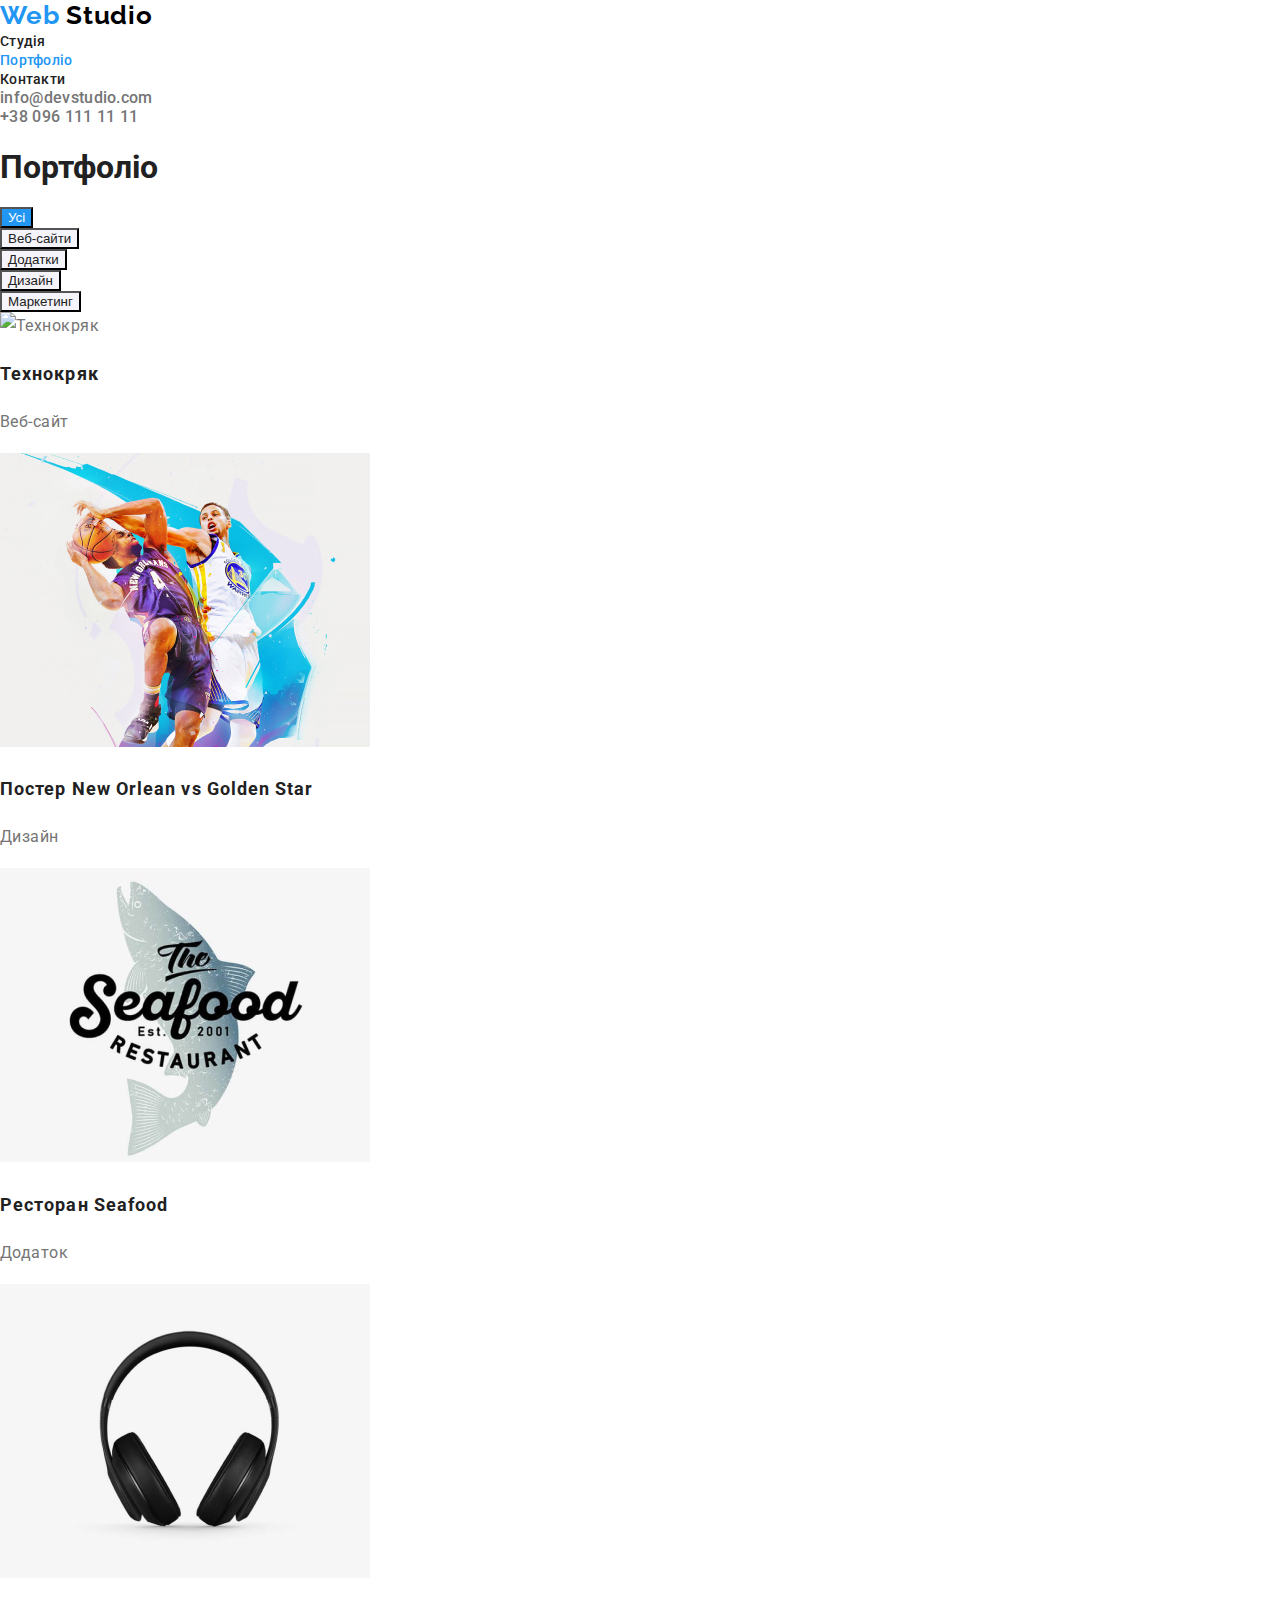
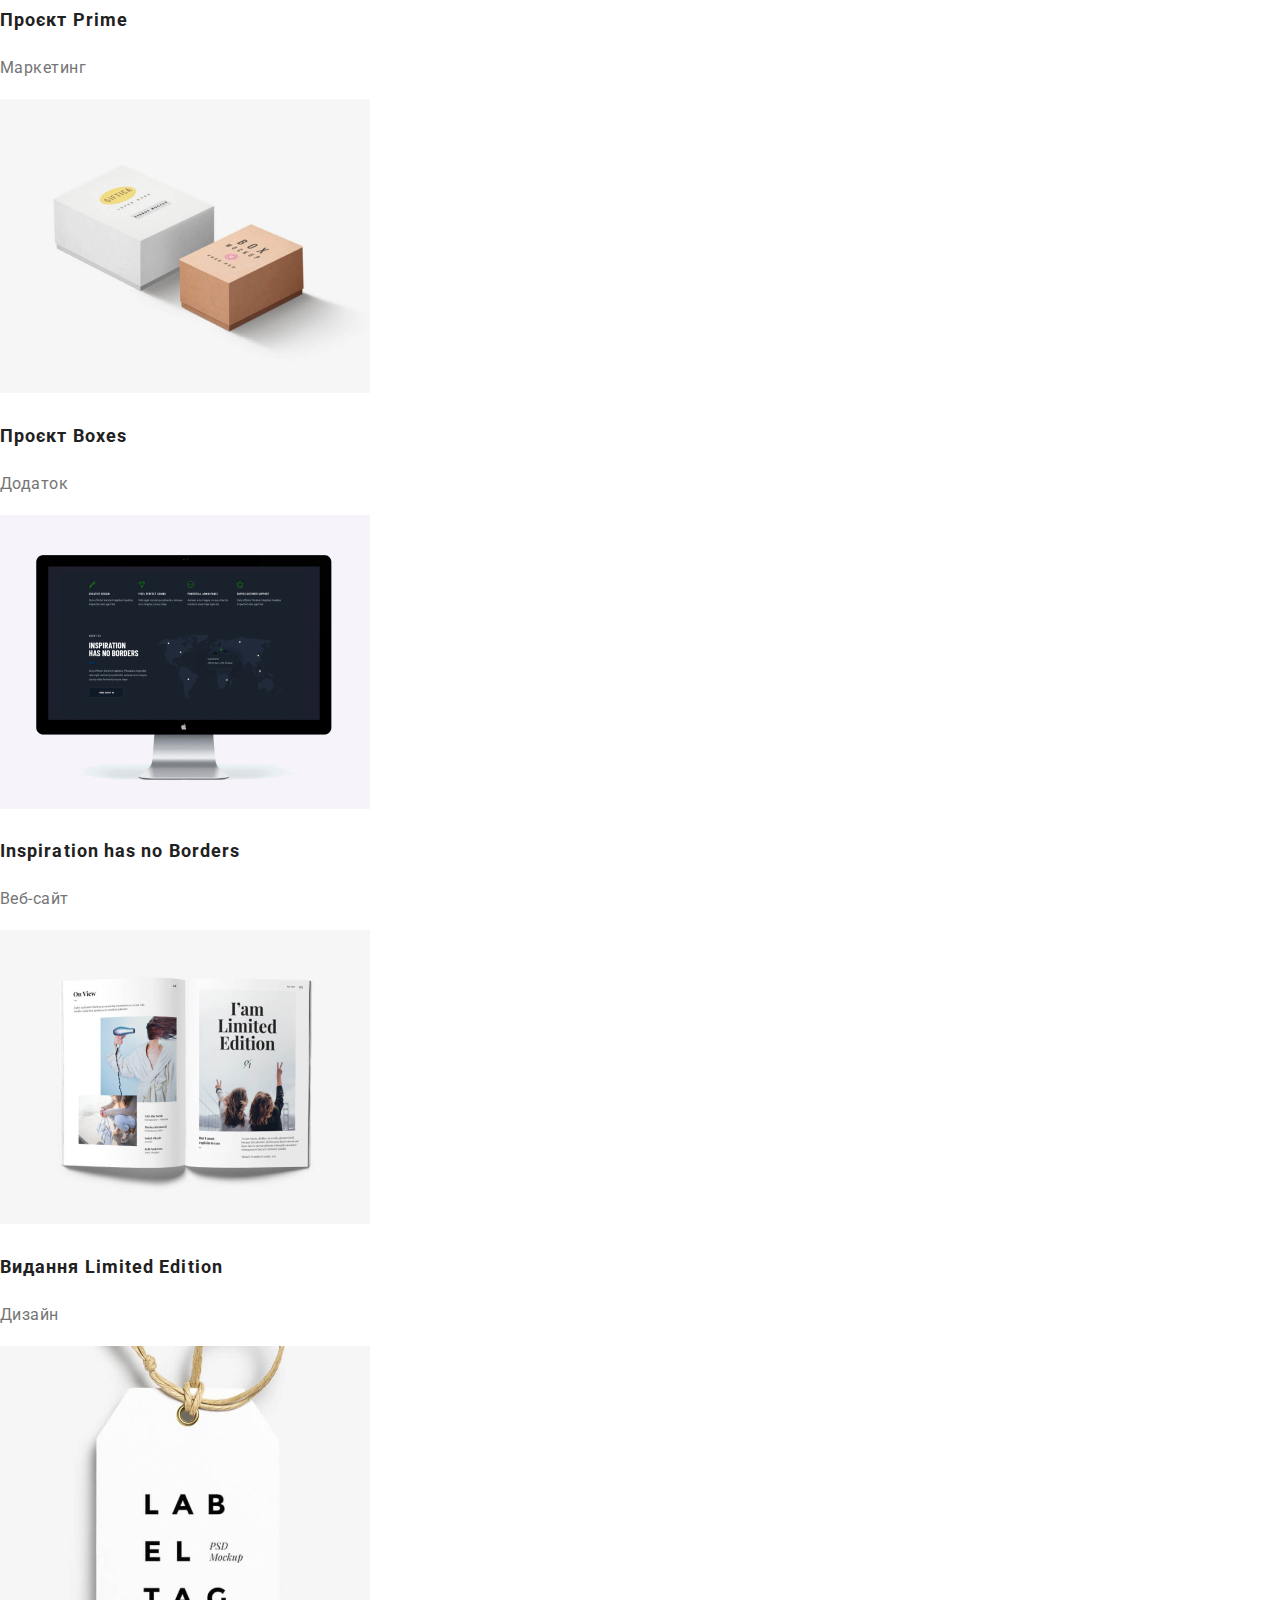
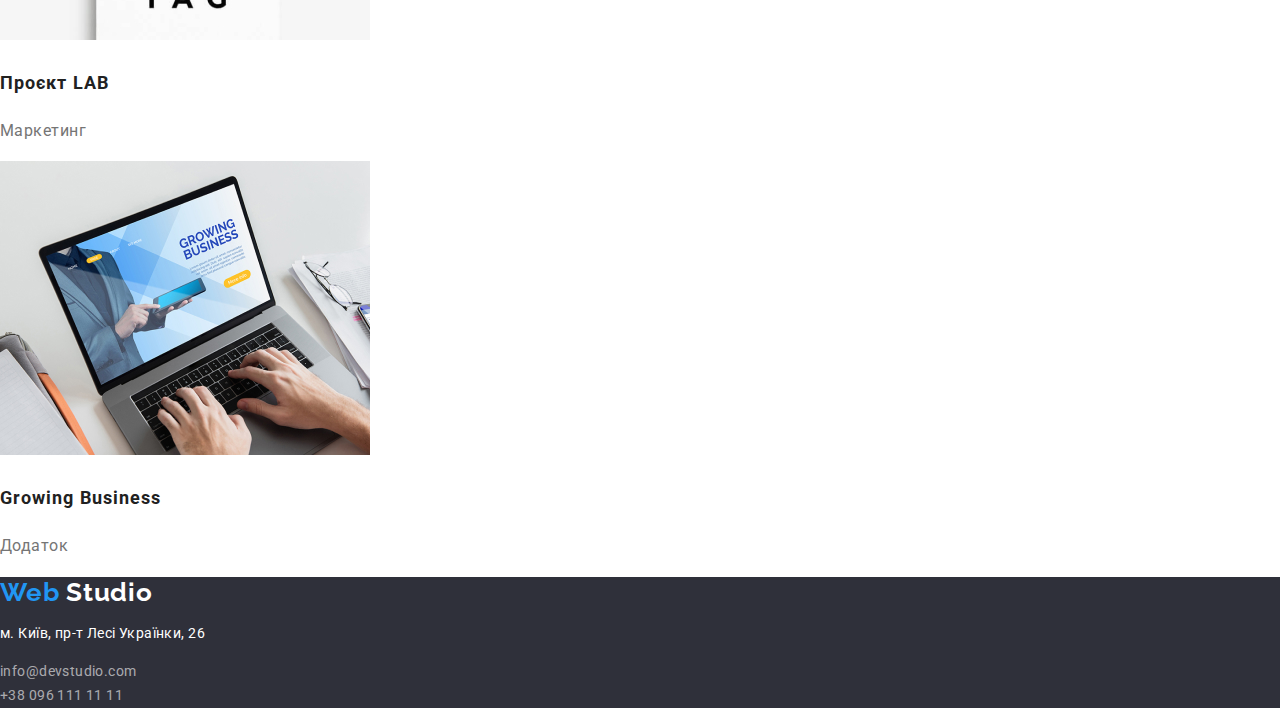
==== portfolio.html @ 6c17a696 "створює новий репозиторій" ====
<!DOCTYPE html>
<html lang="ua">
<head>
    <meta charset="UTF-8">
    <meta http-equiv="X-UA-Compatible" content="IE=edge">
    <meta name="viewport" content="width=device-width, initial-scale=1.0">
    <title>Портфоліо</title>
    <link rel="stylesheet" href="https://cdnjs.cloudflare.com/ajax/libs/modern-normalize/1.1.0/modern-normalize.min.css"
        integrity="sha512-wpPYUAdjBVSE4KJnH1VR1HeZfpl1ub8YT/NKx4PuQ5NmX2tKuGu6U/JRp5y+Y8XG2tV+wKQpNHVUX03MfMFn9Q=="
        crossorigin="anonymous" referrerpolicy="no-referrer" />

    <link rel="preconnect" href="https://fonts.googleapis.com">
    <link rel="preconnect" href="https://fonts.gstatic.com" crossorigin>
    <link href="https://fonts.googleapis.com/css2?family=Raleway:wght@700&family=Roboto:wght@400;500;700;900&display=swap"
        rel="stylesheet">
    <link rel="stylesheet" href="./css/styles.css">

</head>
<body>

    <!--  Шапка-->
    <header class="header">
        <nav>
            <a href="./index.html" class="logo">Web <span>Studio</span>
            </a>
    
            <ul class="site-nav">
                <li><a href="./index.html" class="link">Студія</a></li>
                <li><a href="" class="link current">Портфоліо</a></li>
                <li><a href="" class="link">Контакти</a></li>
            </ul>
        </nav>
    
        <ul class="auth-nav">
            <li><a href="mailto:info@devstudio.com" class="header-link">info@devstudio.com</a></li>
            <li><a href="tel:+80961111111" class="header-link">+38 096 111 11 11</a></li>
        </ul>
    </header>

    <!-- Унікальна інформація -->
    <main>

        <!-- Фільтр -->
        <section>
            <h1>Портфоліо</h1>
            <ul>
                <li> <button type="button" class="portfolio-btn primary-btn">Усі</button></li>
                <li> <button type="button" class="portfolio-btn">Веб-сайти</button></li>
                <li> <button type="button" class="portfolio-btn">Додатки</button></li>
                <li> <button type="button" class="portfolio-btn">Дизайн</button></li>
                <li> <button type="button" class="portfolio-btn">Маркетинг</button></li>
            </ul>

            <!-- Портфоліо -->
            <ul class="portfolio">
                <li>
                    <img src="./images/вебсайт.jpg" alt="Технокряк" width="370" height="294">
                    <h2 class="portfolio-title">Технокряк</h2>
                    <p class="portfolio-text">Веб-сайт</p>
                </li>
                <li>
                    <img src="./images/Постер New Orlean vs Golden Star.jpg" alt="Постер New Orlean vs Golden Star" width="370" height="294">
                    <h2 class="portfolio-title">Постер New Orlean vs Golden Star</h2>
                    <p class="portfolio-text">Дизайн</p>
                </li>
                <li>
                    <img src="./images/ресторан.jpg" alt="Ресторан Seafood" width="370" height="294">
                    <h2 class="portfolio-title">Ресторан Seafood</h2>
                    <p class="portfolio-text">Додаток</p>
                </li>
                <li>
                    <img src="./images/проєкт.jpg" alt="Проєкт Prime" width="370" height="294">
                    <h2 class="portfolio-title">Проєкт Prime</h2>
                    <p class="portfolio-text">Маркетинг</p>
                </li>
                <li>
                    <img src="./images/проєкт Boxes.jpg" alt="Проєкт Boxes" width="370" height="294">
                    <h2 class="portfolio-title">Проєкт Boxes</h2>
                    <p class="portfolio-text">Додаток</p>
                </li>
                <li>
                    <img src="./images/Inspiration has no Borders.jpg" alt="Inspiration has no Borders" width="370" height="294">
                    <h2 class="portfolio-title">Inspiration has no Borders</h2>
                    <p class="portfolio-text">Веб-сайт</p>
                </li>
                <li>
                    <img src="./images/Видання Limited Edition.jpg" alt="Видання Limited Edition" width="370" height="294">
                    <h2 class="portfolio-title">Видання Limited Edition</h2>
                    <p class="portfolio-text">Дизайн</p>
                </li>
                <li>
                    <img src="./images/Проєкт LAB.jpg" alt="Проєкт LAB" width="370" height="294">
                    <h2 class="portfolio-title">Проєкт LAB</h2>
                    <p class="portfolio-text">Маркетинг</p>
                </li>
                <li>
                    <img src="./images/Growing Business.jpg" alt="Growing Business" width="370" height="294">
                    <h2 class="portfolio-title">Growing Business</h2>
                    <p class="portfolio-text">Додаток</p>
                </li>
            </ul>
        </section>
    </main>



    <!-- Підвал -->
    <footer class="footer">
       <address>
        <a href="./index.html" class="logo">Web <span>Studio</span>
        </a>
        <p class="footer-address">м. Київ, пр-т Лесі Українки, 26</p>
        <a href="mailto:info@devstudio.com" class="footer-mail">info@devstudio.com</a><br>
        <a href="tel:+80961111111" class="footer-tel">+38 096 111 11 11</a>
       </address>
    </footer>
    
</body>
</html>
---- css/styles.css ----
/* 
   колір основного тексту #212121
   другорядний колір тесту #757575
   білий колір #FFFFFF
   колір акценту #2196F3
   колір посилання футер rgba(255, 255, 255, 0.6);

   основний фон #FFFFFF
   фон героя і футера #2F303A
    
*/

:root {
    --primary-text-color: #212121;
    --secondary-text-color: #757575;
    --white-color: #FFFFFF;
    --footer-link-color: rgba(255, 255, 255, 0.6);
    --accent-color: #2196F3;
    --logo-studio-color: #000000;
    
    --background-hero: rgba(47, 48, 58, 1);
    --background-filter-btn: #F5F4FA;
    --background-secondary-section: #F5F4FA;
 
}

body {
    margin: 0;
    color: var(--primary-text-color);
    background-color: var(--white-color);

    font-family: Roboto, sans-serif;
}

a {
    text-decoration: none;
}

ul {
    padding: 0;
    margin: 0;
    list-style: none;
}


/* logo footer, header*/
.logo {
    color: var(--accent-color);

    font-family: Raleway;
    font-style: 400;
    font-weight: 700;
    font-size: 26px;
    line-height: 1.2;
    letter-spacing: 0.03em;
}

.header span{
    color: var(--logo-studio-color);
}

.footer span{
    color: var(--white-color);
}

/* Навігація хедер */
.site-nav .link{
    color: var(--primary-text-color);

    font-family: Roboto;
    font-style: 400;
    font-weight: 500;
    font-size: 14px;
    line-height: 1.14;
    letter-spacing: 0.02em;
}
.site-nav .link.current{
    color: var(--accent-color);
}

.site-nav .link:hover,
.site-nav .link:focus {
    color: var(--accent-color);
}

.header-link{
    color: var(--secondary-text-color);

    font-family: Roboto;
    font-style: 400;
    font-weight: 500;
    font-size: 1.14;
    line-height: 16px;
    letter-spacing: 0.02em;
}

.header-link:hover,
.header-link:focus {
    color: var(--accent-color);
}

/* Герой */
.hero {
    background-color: var(--background-hero);
}

.hero h1{
    color: var(--white-color);

    font-family: Roboto;
    font-style: 400;
    font-weight: 900;
    font-size: 44px;
    line-height: 1.3;
    text-align: center;
    letter-spacing: 0.06em;
}

.btn-hero{
    color: var(--white-color);
    background-color: var(--accent-color);

    font-family: Roboto;
    font-style: 400;
    font-weight: 700;
    font-size: 16px;
    line-height: 1.8;
    display: flex;
    align-items: center;
    text-align: center;
    letter-spacing: 0.06em;
    text-decoration: none;
}

/* Наші особливості */
.feature-title{
    color: var(--primary-text-color);

    font-family: Roboto;
    font-style: 400;
    font-weight: 700;
    font-size: 14px;
    line-height: 1.14;
    letter-spacing: 0.03em;
    text-transform: uppercase;
}
.feature-text{
    color: var(--secondary-text-color);

    font-family: Roboto;
        font-style: 400;
        font-weight: 400;
        font-size: 14px;
        line-height: 1.7;
        letter-spacing: 0.03em;
}

/* Чим ми займаємося (work)*/
.work .work-title{
    color: var(--primary-text-color);

    font-family: Roboto;
    font-style: 400;
    font-weight: 700;
    font-size: 36px;
    line-height: 1.16;
    text-align: center;
    letter-spacing: 0.03em;
}

/* Наша команда */
.team{
    background-color: var(--background-secondary-section);
}

.team .team-title{
    color: var(--primary-text-color);

    font-family: Roboto;
    font-style: 400;
    font-weight: 700;
    font-size: 36px;
    line-height: 1.16;
    text-align: center;
    letter-spacing: 0.03em;
}

.team .team-name{
    color: var(--primary-text-color);

    font-family: Roboto;
    font-style: 400;
    font-weight: 500;
    font-size: 16px;
    line-height: 1.18;
    letter-spacing: 0.03em;
}
.team .team-text{
    color: var(--secondary-text-color);

    font-family: Roboto;
    font-style: 400;
    font-weight: 400;
    font-size: 16px;
    line-height: 1.18;
    letter-spacing: 0.03em;
}
 
/* Футер */
address{
    font-style: normal;
}

.footer{
    background-color: var(--background-hero);
}
.footer-address{
    color: var(--white-color);
    
    font-family: Roboto;
    font-style: 400;
    font-weight: 400;
    font-size: 14px;
    line-height: 1.71;
    letter-spacing: 0.03em;
}

.footer-mail,
.footer-tel{
    color: var(--footer-link-color);

    font-family: Roboto;
    font-style: 400;
    font-weight: 400;
    font-size: 14px;
    line-height: 1.71;
    letter-spacing: 0.03em;
}

/* Портфоліо (фільтр кнопки) */
.portfolio-btn{
    color: var(--primary-text-color);
    background-color: var(--background-filter-btn);
    text-decoration: none;
}
.primary-btn{
    color: var(--white-color);
    background-color: var(--accent-color);
    text-decoration: none;
}

.portfolio,
.portfolio-title{
    color: var(--primary-text-color);

    font-family: Roboto;
    font-style: 400;
    font-weight: 700;
    font-size: 18px;
    line-height: 2;
    letter-spacing: 0.06em;
}
.portfolio,
.portfolio-text{
    color: var(--secondary-text-color);

    font-family: Roboto;
    font-style: 400;
    font-weight: 400;
    font-size: 16px;
    line-height: 1.8;
    letter-spacing: 0.03em;
}
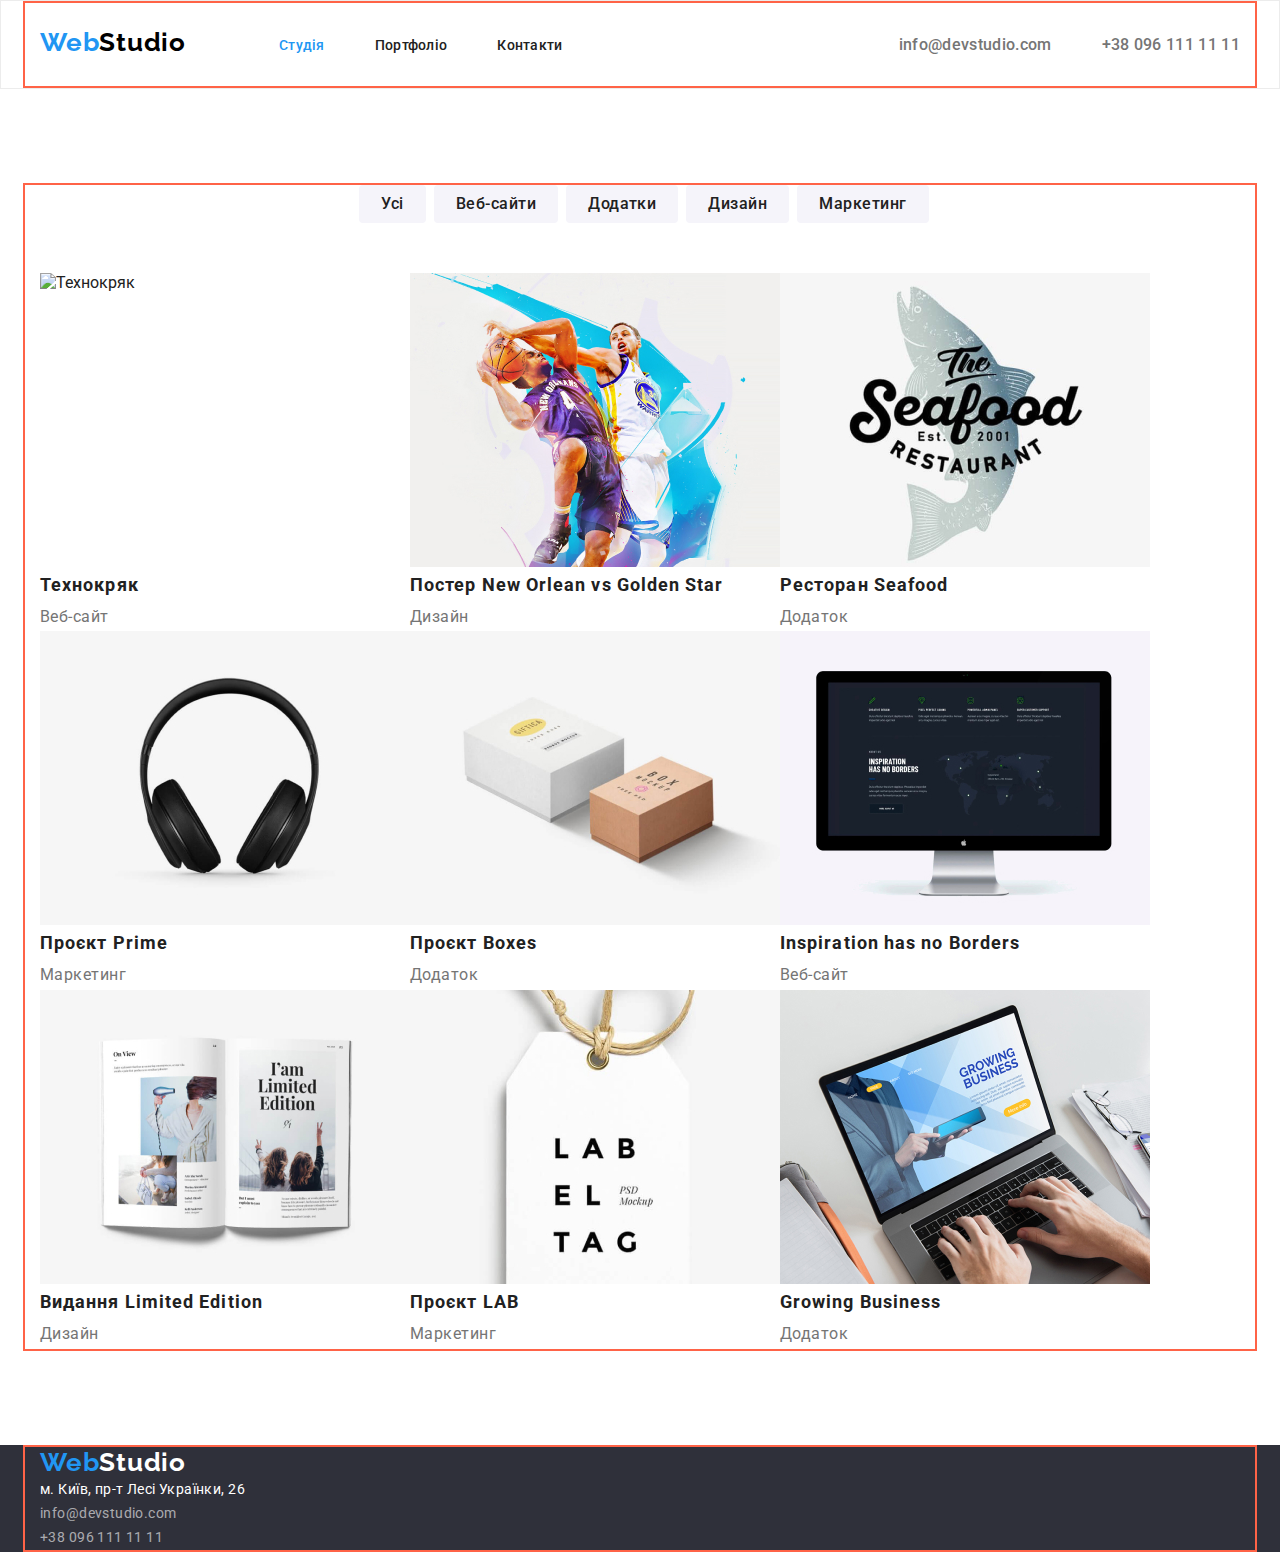
==== commit d5536050: "Вносить зміни в розмітку та стилізацію" ====
--- a/portfolio.html
+++ b/portfolio.html
@@ -20,85 +20,90 @@
 
     <!--  Шапка-->
     <header class="header">
-        <nav>
-            <a href="./index.html" class="logo">Web <span>Studio</span>
-            </a>
+        <div class="container header-nav">
+            <nav class="navigation">
+                <a href="./index.html" class="logo">Web<span>Studio</span>
+                </a>
     
-            <ul class="site-nav">
-                <li><a href="./index.html" class="link">Студія</a></li>
-                <li><a href="" class="link current">Портфоліо</a></li>
-                <li><a href="" class="link">Контакти</a></li>
+                <ul class="site-nav">
+                    <li class="item"><a href="" class="link current">Студія</a></li>
+                    <li class="item"><a href="./portfolio.html" class="link">Портфоліо</a></li>
+                    <li class="item"><a href="" class="link">Контакти</a></li>
+                </ul>
+            </nav>
+    
+            <ul class="auth-nav">
+                <li class="header-item"><a href="mailto:info@devstudio.com" class="header-link">info@devstudio.com</a></li>
+                <li class="header-item"><a href="tel:+80961111111" class="header-link">+38 096 111 11 11</a></li>
             </ul>
-        </nav>
-    
-        <ul class="auth-nav">
-            <li><a href="mailto:info@devstudio.com" class="header-link">info@devstudio.com</a></li>
-            <li><a href="tel:+80961111111" class="header-link">+38 096 111 11 11</a></li>
-        </ul>
+        </div>
     </header>
 
     <!-- Унікальна інформація -->
     <main>
 
         <!-- Фільтр -->
-        <section>
-            <h1>Портфоліо</h1>
-            <ul>
-                <li> <button type="button" class="portfolio-btn primary-btn">Усі</button></li>
-                <li> <button type="button" class="portfolio-btn">Веб-сайти</button></li>
-                <li> <button type="button" class="portfolio-btn">Додатки</button></li>
-                <li> <button type="button" class="portfolio-btn">Дизайн</button></li>
-                <li> <button type="button" class="portfolio-btn">Маркетинг</button></li>
-            </ul>
-
-            <!-- Портфоліо -->
-            <ul class="portfolio">
-                <li>
-                    <img src="./images/вебсайт.jpg" alt="Технокряк" width="370" height="294">
-                    <h2 class="portfolio-title">Технокряк</h2>
-                    <p class="portfolio-text">Веб-сайт</p>
-                </li>
-                <li>
-                    <img src="./images/Постер New Orlean vs Golden Star.jpg" alt="Постер New Orlean vs Golden Star" width="370" height="294">
-                    <h2 class="portfolio-title">Постер New Orlean vs Golden Star</h2>
-                    <p class="portfolio-text">Дизайн</p>
-                </li>
-                <li>
-                    <img src="./images/ресторан.jpg" alt="Ресторан Seafood" width="370" height="294">
-                    <h2 class="portfolio-title">Ресторан Seafood</h2>
-                    <p class="portfolio-text">Додаток</p>
-                </li>
-                <li>
-                    <img src="./images/проєкт.jpg" alt="Проєкт Prime" width="370" height="294">
-                    <h2 class="portfolio-title">Проєкт Prime</h2>
-                    <p class="portfolio-text">Маркетинг</p>
-                </li>
-                <li>
-                    <img src="./images/проєкт Boxes.jpg" alt="Проєкт Boxes" width="370" height="294">
-                    <h2 class="portfolio-title">Проєкт Boxes</h2>
-                    <p class="portfolio-text">Додаток</p>
-                </li>
-                <li>
-                    <img src="./images/Inspiration has no Borders.jpg" alt="Inspiration has no Borders" width="370" height="294">
-                    <h2 class="portfolio-title">Inspiration has no Borders</h2>
-                    <p class="portfolio-text">Веб-сайт</p>
-                </li>
-                <li>
-                    <img src="./images/Видання Limited Edition.jpg" alt="Видання Limited Edition" width="370" height="294">
-                    <h2 class="portfolio-title">Видання Limited Edition</h2>
-                    <p class="portfolio-text">Дизайн</p>
-                </li>
-                <li>
-                    <img src="./images/Проєкт LAB.jpg" alt="Проєкт LAB" width="370" height="294">
-                    <h2 class="portfolio-title">Проєкт LAB</h2>
-                    <p class="portfolio-text">Маркетинг</p>
-                </li>
-                <li>
-                    <img src="./images/Growing Business.jpg" alt="Growing Business" width="370" height="294">
-                    <h2 class="portfolio-title">Growing Business</h2>
-                    <p class="portfolio-text">Додаток</p>
-                </li>
-            </ul>
+        <!-- Портфоліо -->
+        <section class="portfolio">
+            <div class="container">
+                <h1 class="visually-hidden">Портфоліо</h1>
+                <ul class="portfolio-filter">
+                    <li> <button type="button" class="btn">Усі</button></li>
+                    <li> <button type="button" class="btn">Веб-сайти</button></li>
+                    <li> <button type="button" class="btn">Додатки</button></li>
+                    <li> <button type="button" class="btn">Дизайн</button></li>
+                    <li> <button type="button" class="btn">Маркетинг</button></li>
+                </ul>
+                
+                <ul class="portfolio-list">
+                    <li>
+                        <img src="./images/вебсайт.jpg" alt="Технокряк" width="370" height="294">
+                        <h2 class="portfolio-title">Технокряк</h2>
+                        <p class="portfolio-text">Веб-сайт</p>
+                    </li>
+                    <li>
+                        <img src="./images/Постер New Orlean vs Golden Star.jpg" alt="Постер New Orlean vs Golden Star" width="370"
+                            height="294">
+                        <h2 class="portfolio-title">Постер New Orlean vs Golden Star</h2>
+                        <p class="portfolio-text">Дизайн</p>
+                    </li>
+                    <li>
+                        <img src="./images/ресторан.jpg" alt="Ресторан Seafood" width="370" height="294">
+                        <h2 class="portfolio-title">Ресторан Seafood</h2>
+                        <p class="portfolio-text">Додаток</p>
+                    </li>
+                    <li>
+                        <img src="./images/проєкт.jpg" alt="Проєкт Prime" width="370" height="294">
+                        <h2 class="portfolio-title">Проєкт Prime</h2>
+                        <p class="portfolio-text">Маркетинг</p>
+                    </li>
+                    <li>
+                        <img src="./images/проєкт Boxes.jpg" alt="Проєкт Boxes" width="370" height="294">
+                        <h2 class="portfolio-title">Проєкт Boxes</h2>
+                        <p class="portfolio-text">Додаток</p>
+                    </li>
+                    <li>
+                        <img src="./images/Inspiration has no Borders.jpg" alt="Inspiration has no Borders" width="370" height="294">
+                        <h2 class="portfolio-title">Inspiration has no Borders</h2>
+                        <p class="portfolio-text">Веб-сайт</p>
+                    </li>
+                    <li>
+                        <img src="./images/Видання Limited Edition.jpg" alt="Видання Limited Edition" width="370" height="294">
+                        <h2 class="portfolio-title">Видання Limited Edition</h2>
+                        <p class="portfolio-text">Дизайн</p>
+                    </li>
+                    <li>
+                        <img src="./images/Проєкт LAB.jpg" alt="Проєкт LAB" width="370" height="294">
+                        <h2 class="portfolio-title">Проєкт LAB</h2>
+                        <p class="portfolio-text">Маркетинг</p>
+                    </li>
+                    <li>
+                        <img src="./images/Growing Business.jpg" alt="Growing Business" width="370" height="294">
+                        <h2 class="portfolio-title">Growing Business</h2>
+                        <p class="portfolio-text">Додаток</p>
+                    </li>
+                </ul>
+            </div>
         </section>
     </main>
 
@@ -106,13 +111,15 @@
 
     <!-- Підвал -->
     <footer class="footer">
-       <address>
-        <a href="./index.html" class="logo">Web <span>Studio</span>
-        </a>
-        <p class="footer-address">м. Київ, пр-т Лесі Українки, 26</p>
-        <a href="mailto:info@devstudio.com" class="footer-mail">info@devstudio.com</a><br>
-        <a href="tel:+80961111111" class="footer-tel">+38 096 111 11 11</a>
-       </address>
+       <div class="container">
+        <address>
+            <a href="./index.html" class="logo">Web<span>Studio</span>
+            </a>
+            <p class="footer-address">м. Київ, пр-т Лесі Українки, 26</p>
+            <a href="mailto:info@devstudio.com" class="footer-mail">info@devstudio.com</a><br>
+            <a href="tel:+80961111111" class="footer-tel">+38 096 111 11 11</a>
+        </address>
+       </div>
     </footer>
     
 </body>
--- a/css/styles.css
+++ b/css/styles.css
@@ -25,12 +25,35 @@
  
 }
 
+.visually-hidden {
+    position: absolute;
+    white-space: nowrap;
+    width: 1px;
+    height: 1px;
+    overflow: hidden;
+    border: 0;
+    padding: 0;
+    clip: rect(0 0 0 0);
+    clip-path: inset(50%);
+    margin: -1px;
+}
+
 body {
     margin: 0;
     color: var(--primary-text-color);
     background-color: var(--white-color);
 
     font-family: Roboto, sans-serif;
+}
+
+p,
+h1,
+h2,
+h3,
+h4,
+h5,
+h6 {
+    margin: 0;
 }
 
 a {
@@ -43,10 +66,32 @@
     list-style: none;
 }
 
+img{
+    display: block;
+    max-width: 100%;
+    height: auto;
+}
+
+.container{
+    width: 1200px;
+    margin-left: auto;
+    margin-right: auto;
+    padding-left: 15px;
+    padding-right: 15px;
+    border: 2px solid tomato;
+}
+
 
 /* logo footer, header*/
+.header{
+    border: 1px solid #ECECEC;
+}
+
 .logo {
     color: var(--accent-color);
+    margin-right: 93px;
+    padding-top: 24px;
+    padding-bottom: 25px;
 
     font-family: Raleway;
     font-style: 400;
@@ -65,6 +110,35 @@
 }
 
 /* Навігація хедер */
+.header-nav{
+    display: flex;
+}
+
+.navigation{
+    display: flex;
+}
+
+.site-nav{
+    display: flex;
+    padding-top: 32px;
+    padding-bottom: 32px;
+}
+
+.site-nav .item+.item{
+    margin-left: 50px;
+}
+
+.auth-nav{
+    display: flex;
+    margin-left: auto;
+    padding-top: 32px;
+    padding-bottom: 32px;
+}
+
+.header-item+.header-item {
+    margin-left: 50px;
+}
+
 .site-nav .link{
     color: var(--primary-text-color);
 
@@ -95,6 +169,7 @@
     letter-spacing: 0.02em;
 }
 
+
 .header-link:hover,
 .header-link:focus {
     color: var(--accent-color);
@@ -103,10 +178,16 @@
 /* Герой */
 .hero {
     background-color: var(--background-hero);
+
+    padding-top: 200px;
+    padding-bottom: 200px;
+    text-align: center;
 }
 
 .hero h1{
     color: var(--white-color);
+    width: 696px;
+    margin: 0 auto;
 
     font-family: Roboto;
     font-style: 400;
@@ -115,6 +196,9 @@
     line-height: 1.3;
     text-align: center;
     letter-spacing: 0.06em;
+
+    margin-bottom: 30px;
+    margin-top: 0;
 }
 
 .btn-hero{
@@ -126,37 +210,65 @@
     font-weight: 700;
     font-size: 16px;
     line-height: 1.8;
-    display: flex;
     align-items: center;
     text-align: center;
     letter-spacing: 0.06em;
     text-decoration: none;
-}
+
+    padding-top: 10px;
+    padding-bottom: 10px;
+    padding-left: 32px;
+    padding-right: 32px;
+    margin: auto;
+    border-radius: 4px;
+    border: 4px solid var(--accent-color);
+    }
+
 
 /* Наші особливості */
+.feature{
+    padding-top: 94px;
+    padding-bottom: 94px;
+}
 .feature-title{
     color: var(--primary-text-color);
 
-    font-family: Roboto;
+    font-family: Roboto, sans-serif;
     font-style: 400;
     font-weight: 700;
     font-size: 14px;
     line-height: 1.14;
     letter-spacing: 0.03em;
     text-transform: uppercase;
-}
+
+    margin-bottom: 10px;
+}
+
+.feature-list{
+    display: flex;
+}
+
+.feature-list li{
+    width: 270px;
+    height: auto;
+    margin-right: 30px;
+}
+
 .feature-text{
     color: var(--secondary-text-color);
 
     font-family: Roboto;
-        font-style: 400;
-        font-weight: 400;
-        font-size: 14px;
-        line-height: 1.7;
-        letter-spacing: 0.03em;
+    font-style: 400;
+    font-weight: 400;
+    font-size: 14px;
+    line-height: 1.7;
+    letter-spacing: 0.03em;
 }
 
 /* Чим ми займаємося (work)*/
+.work{
+    padding-bottom: 94px;
+}
 .work .work-title{
     color: var(--primary-text-color);
 
@@ -167,11 +279,27 @@
     line-height: 1.16;
     text-align: center;
     letter-spacing: 0.03em;
+
+    margin-bottom: 50px;
+}
+
+.work-list{
+    display: flex;
+}
+
+.work-img+.work-img{
+    margin-left: 30px;
 }
 
 /* Наша команда */
 .team{
     background-color: var(--background-secondary-section);
+    padding-top: 94px;
+    padding-bottom: 94px;
+}
+
+.team-list{
+    display: flex;
 }
 
 .team .team-title{
@@ -184,6 +312,22 @@
     line-height: 1.16;
     text-align: center;
     letter-spacing: 0.03em;
+
+    margin-bottom: 50px;
+}
+
+.team-card{
+    margin-right: 30px;
+    box-shadow: 0px 1px 3px rgba(0, 0, 0, 0.12), 0px 1px 1px rgba(0, 0, 0, 0.14), 0px 2px 1px rgba(0, 0, 0, 0.2);
+    border-radius: 0px 0px 4px 4px;
+}
+
+.team-box{
+    padding-top: 30px;
+    padding-bottom: 30px;
+    text-align: center;
+    border-radius: 0px 0px 4px 4px;
+    background: #FFFFFF;
 }
 
 .team .team-name{
@@ -195,6 +339,8 @@
     font-size: 16px;
     line-height: 1.18;
     letter-spacing: 0.03em;
+
+    margin-bottom: 10px;
 }
 .team .team-text{
     color: var(--secondary-text-color);
@@ -239,18 +385,48 @@
 }
 
 /* Портфоліо (фільтр кнопки) */
-.portfolio-btn{
+.portfolio{
+    padding-top: 94px;
+    padding-bottom: 94px;
+}
+
+.portfolio-filter{
+    display: flex;
+    justify-content: center;
+    margin-bottom: 50px;
+}
+
+.btn{
+    font-family: 'Roboto';
+    font-style: normal;
+    font-weight: 500;
+    font-size: 16px;
+    line-height: 1.6;
+    text-align: center;
+    letter-spacing: 0.03em;
     color: var(--primary-text-color);
     background-color: var(--background-filter-btn);
-    text-decoration: none;
-}
-.primary-btn{
+    border-radius: 4px;
+    border: none;
+
+    padding: 6px 22px;
+}
+
+.btn:hover,
+.btn:focus{
     color: var(--white-color);
     background-color: var(--accent-color);
-    text-decoration: none;
-}
-
-.portfolio,
+}
+
+.portfolio-filter li {
+    margin-left: 8px;
+}
+
+.portfolio-list{
+    display: flex;
+    flex-wrap: wrap;
+}
+
 .portfolio-title{
     color: var(--primary-text-color);
 
@@ -261,7 +437,7 @@
     line-height: 2;
     letter-spacing: 0.06em;
 }
-.portfolio,
+
 .portfolio-text{
     color: var(--secondary-text-color);
 
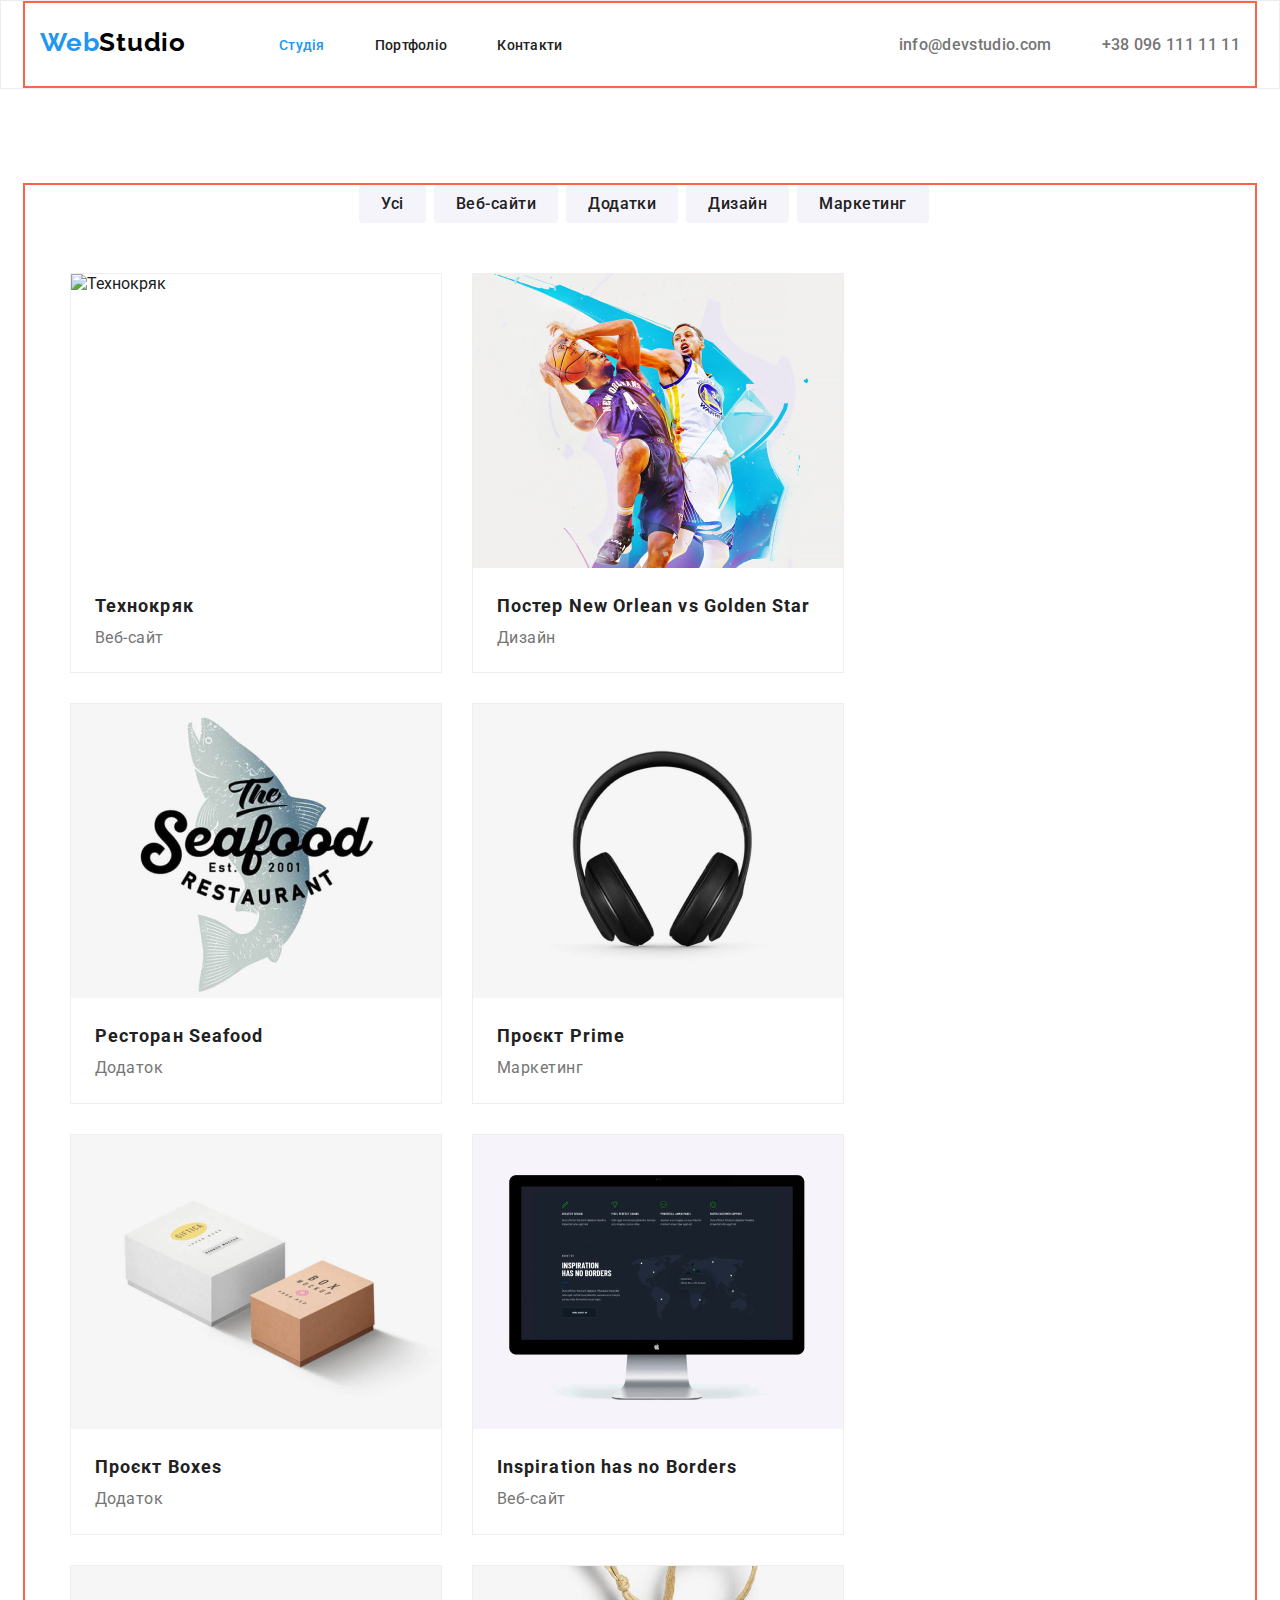
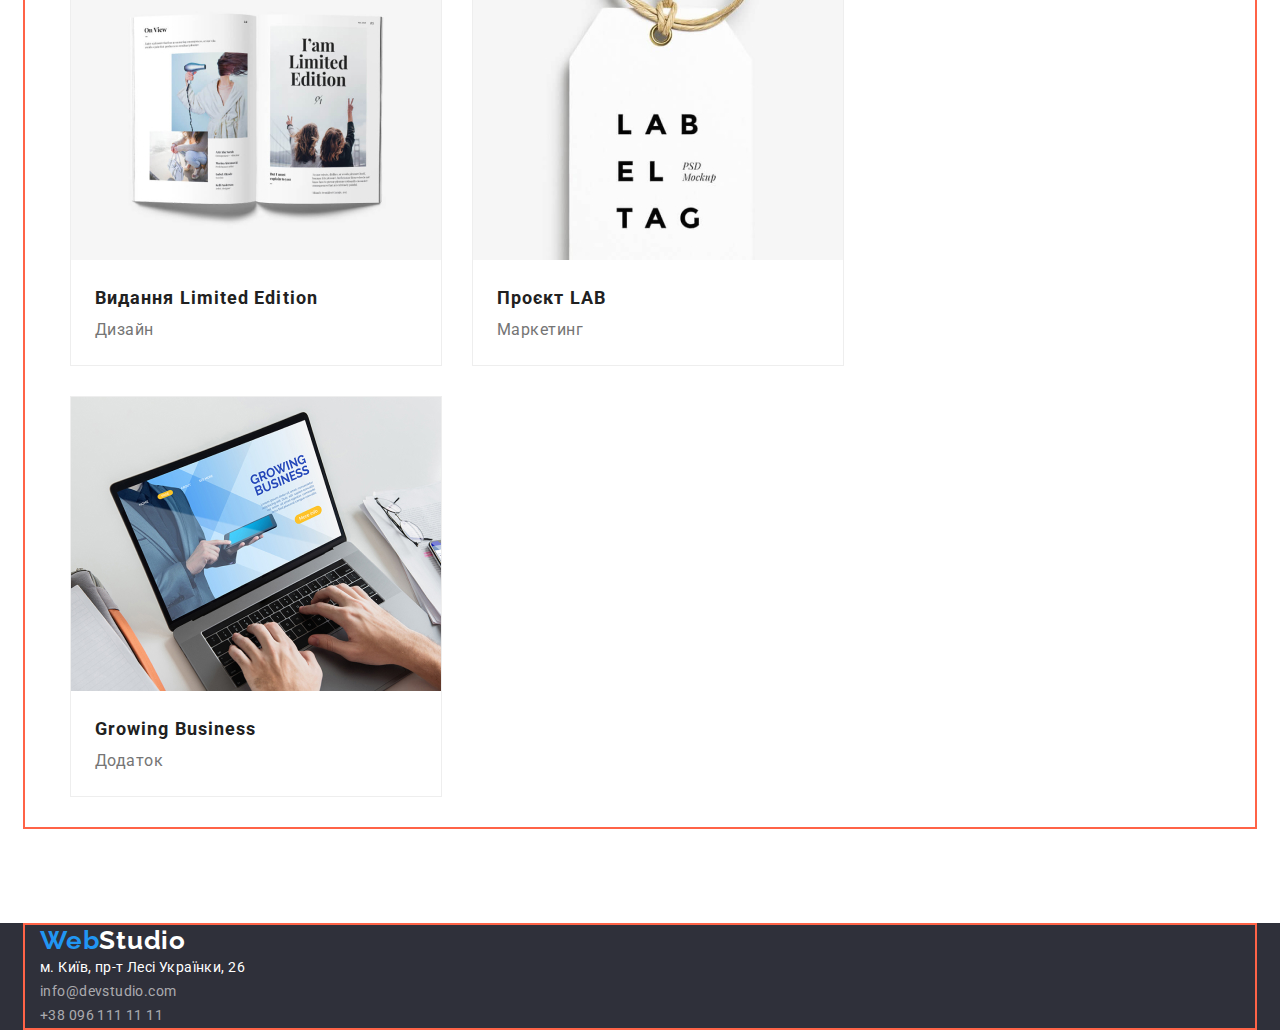
==== commit 65fe6833: "вносить зміни в розмітк та стилізацію" ====
--- a/portfolio.html
+++ b/portfolio.html
@@ -56,51 +56,69 @@
                 </ul>
                 
                 <ul class="portfolio-list">
-                    <li>
+                    <li class="portfolio-item">
                         <img src="./images/вебсайт.jpg" alt="Технокряк" width="370" height="294">
-                        <h2 class="portfolio-title">Технокряк</h2>
-                        <p class="portfolio-text">Веб-сайт</p>
+                        <div class="portfolio-box">
+                            <h2 class="portfolio-title">Технокряк</h2>
+                            <p class="portfolio-text">Веб-сайт</p>
+                        </div>
                     </li>
-                    <li>
+                    <li class="portfolio-item">
                         <img src="./images/Постер New Orlean vs Golden Star.jpg" alt="Постер New Orlean vs Golden Star" width="370"
                             height="294">
-                        <h2 class="portfolio-title">Постер New Orlean vs Golden Star</h2>
-                        <p class="portfolio-text">Дизайн</p>
+                        <div class="portfolio-box">
+                            <h2 class="portfolio-title">Постер New Orlean vs Golden Star</h2>
+                            <p class="portfolio-text">Дизайн</p>
+                        </div>
                     </li>
-                    <li>
+                    <li class="portfolio-item">
                         <img src="./images/ресторан.jpg" alt="Ресторан Seafood" width="370" height="294">
-                        <h2 class="portfolio-title">Ресторан Seafood</h2>
-                        <p class="portfolio-text">Додаток</p>
+                        <div class="portfolio-box">
+                            <h2 class="portfolio-title">Ресторан Seafood</h2>
+                            <p class="portfolio-text">Додаток</p>
+                        </div>
                     </li>
-                    <li>
+                    <li class="portfolio-item">
                         <img src="./images/проєкт.jpg" alt="Проєкт Prime" width="370" height="294">
-                        <h2 class="portfolio-title">Проєкт Prime</h2>
-                        <p class="portfolio-text">Маркетинг</p>
+                        <div class="portfolio-box">
+                            <h2 class="portfolio-title">Проєкт Prime</h2>
+                            <p class="portfolio-text">Маркетинг</p>
+                        </div>
                     </li>
-                    <li>
+                    <li class="portfolio-item">
                         <img src="./images/проєкт Boxes.jpg" alt="Проєкт Boxes" width="370" height="294">
-                        <h2 class="portfolio-title">Проєкт Boxes</h2>
-                        <p class="portfolio-text">Додаток</p>
+                        <div class="portfolio-box">
+                            <h2 class="portfolio-title">Проєкт Boxes</h2>
+                            <p class="portfolio-text">Додаток</p>
+                        </div>
                     </li>
-                    <li>
+                    <li class="portfolio-item">
                         <img src="./images/Inspiration has no Borders.jpg" alt="Inspiration has no Borders" width="370" height="294">
-                        <h2 class="portfolio-title">Inspiration has no Borders</h2>
-                        <p class="portfolio-text">Веб-сайт</p>
+                        <div class="portfolio-box">
+                            <h2 class="portfolio-title">Inspiration has no Borders</h2>
+                            <p class="portfolio-text">Веб-сайт</p>
+                        </div>
                     </li>
-                    <li>
+                    <li class="portfolio-item">
                         <img src="./images/Видання Limited Edition.jpg" alt="Видання Limited Edition" width="370" height="294">
-                        <h2 class="portfolio-title">Видання Limited Edition</h2>
-                        <p class="portfolio-text">Дизайн</p>
+                        <div class="portfolio-box">
+                            <h2 class="portfolio-title">Видання Limited Edition</h2>
+                            <p class="portfolio-text">Дизайн</p>
+                        </div>
                     </li>
-                    <li>
+                    <li class="portfolio-item">
                         <img src="./images/Проєкт LAB.jpg" alt="Проєкт LAB" width="370" height="294">
-                        <h2 class="portfolio-title">Проєкт LAB</h2>
-                        <p class="portfolio-text">Маркетинг</p>
+                        <div class="portfolio-box">
+                            <h2 class="portfolio-title">Проєкт LAB</h2>
+                            <p class="portfolio-text">Маркетинг</p>
+                        </div>
                     </li>
-                    <li>
+                    <li class="portfolio-item">
                         <img src="./images/Growing Business.jpg" alt="Growing Business" width="370" height="294">
-                        <h2 class="portfolio-title">Growing Business</h2>
-                        <p class="portfolio-text">Додаток</p>
+                        <div class="portfolio-box">
+                            <h2 class="portfolio-title">Growing Business</h2>
+                            <p class="portfolio-text">Додаток</p>
+                        </div>
                     </li>
                 </ul>
             </div>
--- a/css/styles.css
+++ b/css/styles.css
@@ -427,6 +427,17 @@
     flex-wrap: wrap;
 }
 
+.portfolio-item{
+    min-width: 370px;
+    margin-left: 30px;
+    margin-bottom: 30px;
+    border: 1px solid #EEEEEE;
+}
+
+.portfolio-box{
+    padding: 20px 24px;
+}
+
 .portfolio-title{
     color: var(--primary-text-color);
 
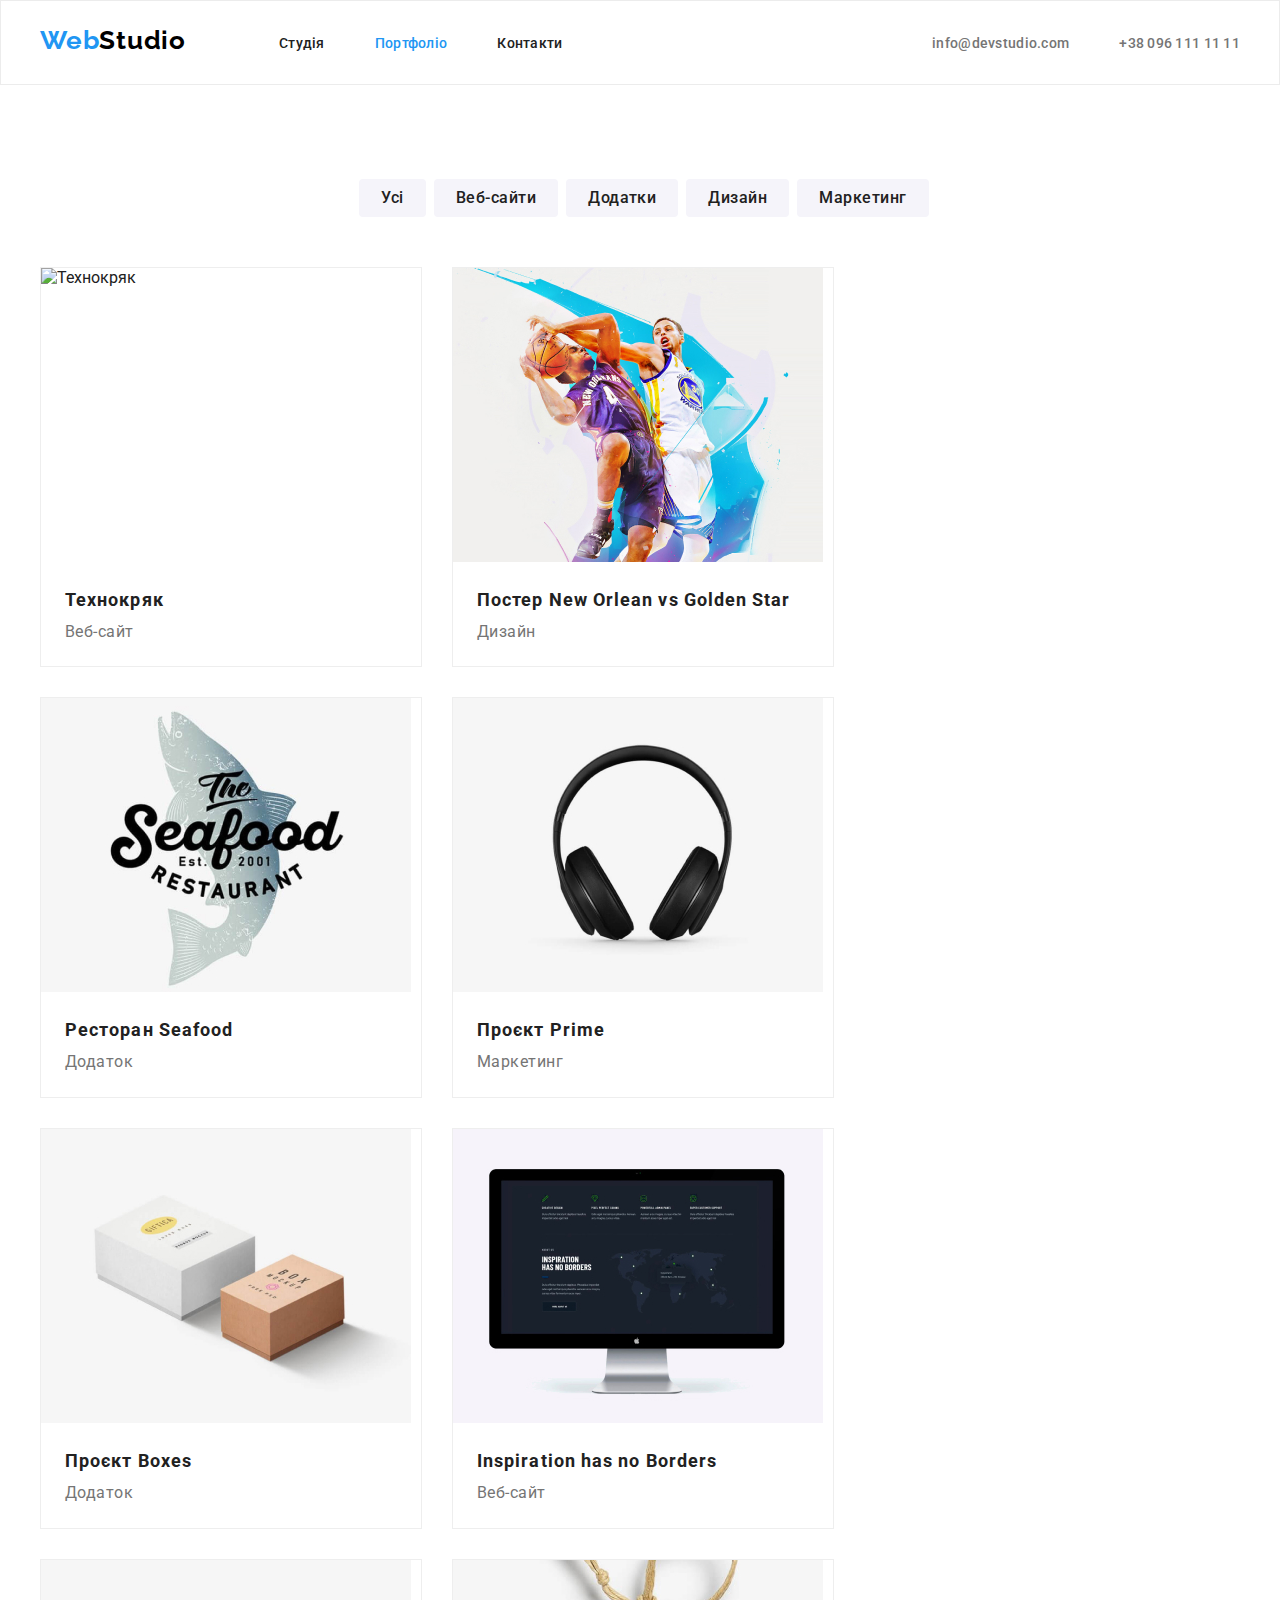
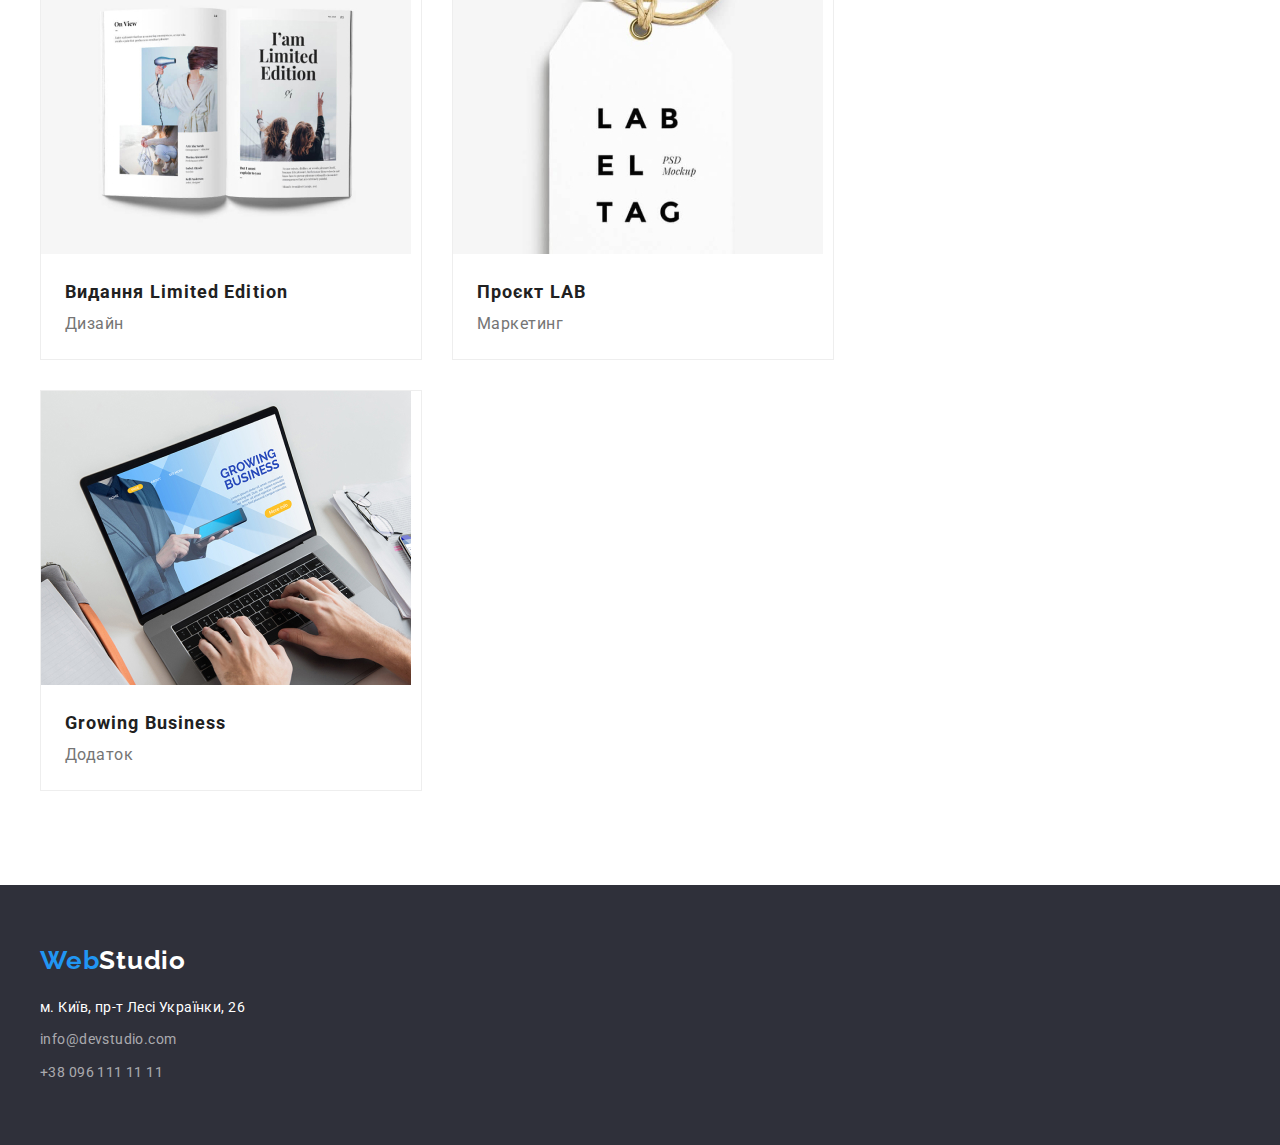
==== commit 567c5176: "вносить зміни у стилізацію та розмітку" ====
--- a/portfolio.html
+++ b/portfolio.html
@@ -26,8 +26,8 @@
                 </a>
     
                 <ul class="site-nav">
-                    <li class="item"><a href="" class="link current">Студія</a></li>
-                    <li class="item"><a href="./portfolio.html" class="link">Портфоліо</a></li>
+                    <li class="item"><a href="./index.html" class="link">Студія</a></li>
+                    <li class="item"><a href="./portfolio.html" class="link current">Портфоліо</a></li>
                     <li class="item"><a href="" class="link">Контакти</a></li>
                 </ul>
             </nav>
@@ -131,7 +131,7 @@
     <footer class="footer">
        <div class="container">
         <address>
-            <a href="./index.html" class="logo">Web<span>Studio</span>
+            <a href="./index.html" class="logo-footer">Web<span>Studio</span>
             </a>
             <p class="footer-address">м. Київ, пр-т Лесі Українки, 26</p>
             <a href="mailto:info@devstudio.com" class="footer-mail">info@devstudio.com</a><br>
--- a/css/styles.css
+++ b/css/styles.css
@@ -78,7 +78,7 @@
     margin-right: auto;
     padding-left: 15px;
     padding-right: 15px;
-    border: 2px solid tomato;
+    /* border: 2px solid tomato; */
 }
 
 
@@ -105,6 +105,28 @@
     color: var(--logo-studio-color);
 }
 
+.logo-footer {
+    font-family: 'Raleway';
+    font-weight: 700;
+    font-size: 26px;
+    line-height: 1.19;
+    letter-spacing: 0.03em;
+    color: var(--accent-color);
+    text-decoration: none;
+    display: inline-block;
+    margin-bottom: 20px;
+}
+
+.img-logo-footer {
+    font-family: 'Raleway';
+    font-weight: 700;
+    font-size: 26px;
+    line-height: 1.19;
+    letter-spacing: 0.03em;
+    color: #2196F3;
+    text-decoration: none;
+}
+
 .footer span{
     color: var(--white-color);
 }
@@ -162,10 +184,8 @@
     color: var(--secondary-text-color);
 
     font-family: Roboto;
-    font-style: 400;
     font-weight: 500;
-    font-size: 1.14;
-    line-height: 16px;
+    font-size: 14px;
     letter-spacing: 0.02em;
 }
 
@@ -360,28 +380,37 @@
 
 .footer{
     background-color: var(--background-hero);
-}
+    padding-top: 60px;
+    padding-bottom: 60px;
+}
+
+
 .footer-address{
     color: var(--white-color);
     
     font-family: Roboto;
-    font-style: 400;
     font-weight: 400;
     font-size: 14px;
     line-height: 1.71;
     letter-spacing: 0.03em;
-}
+
+    margin-bottom: 9px;
+}
+
 
 .footer-mail,
 .footer-tel{
     color: var(--footer-link-color);
 
-    font-family: Roboto;
-    font-style: 400;
+    display: inline-block;
+    font-family: Roboto;
     font-weight: 400;
     font-size: 14px;
     line-height: 1.71;
     letter-spacing: 0.03em;
+}
+.footer-mail {
+    margin-bottom: 9px;
 }
 
 /* Портфоліо (фільтр кнопки) */
@@ -425,10 +454,12 @@
 .portfolio-list{
     display: flex;
     flex-wrap: wrap;
+    margin-left: -30px;
+    margin-bottom: -30px
 }
 
 .portfolio-item{
-    min-width: 370px;
+    flex-basis: calc(100% / 3 - 30px);
     margin-left: 30px;
     margin-bottom: 30px;
     border: 1px solid #EEEEEE;
@@ -459,3 +490,5 @@
     line-height: 1.8;
     letter-spacing: 0.03em;
 }
+
+
